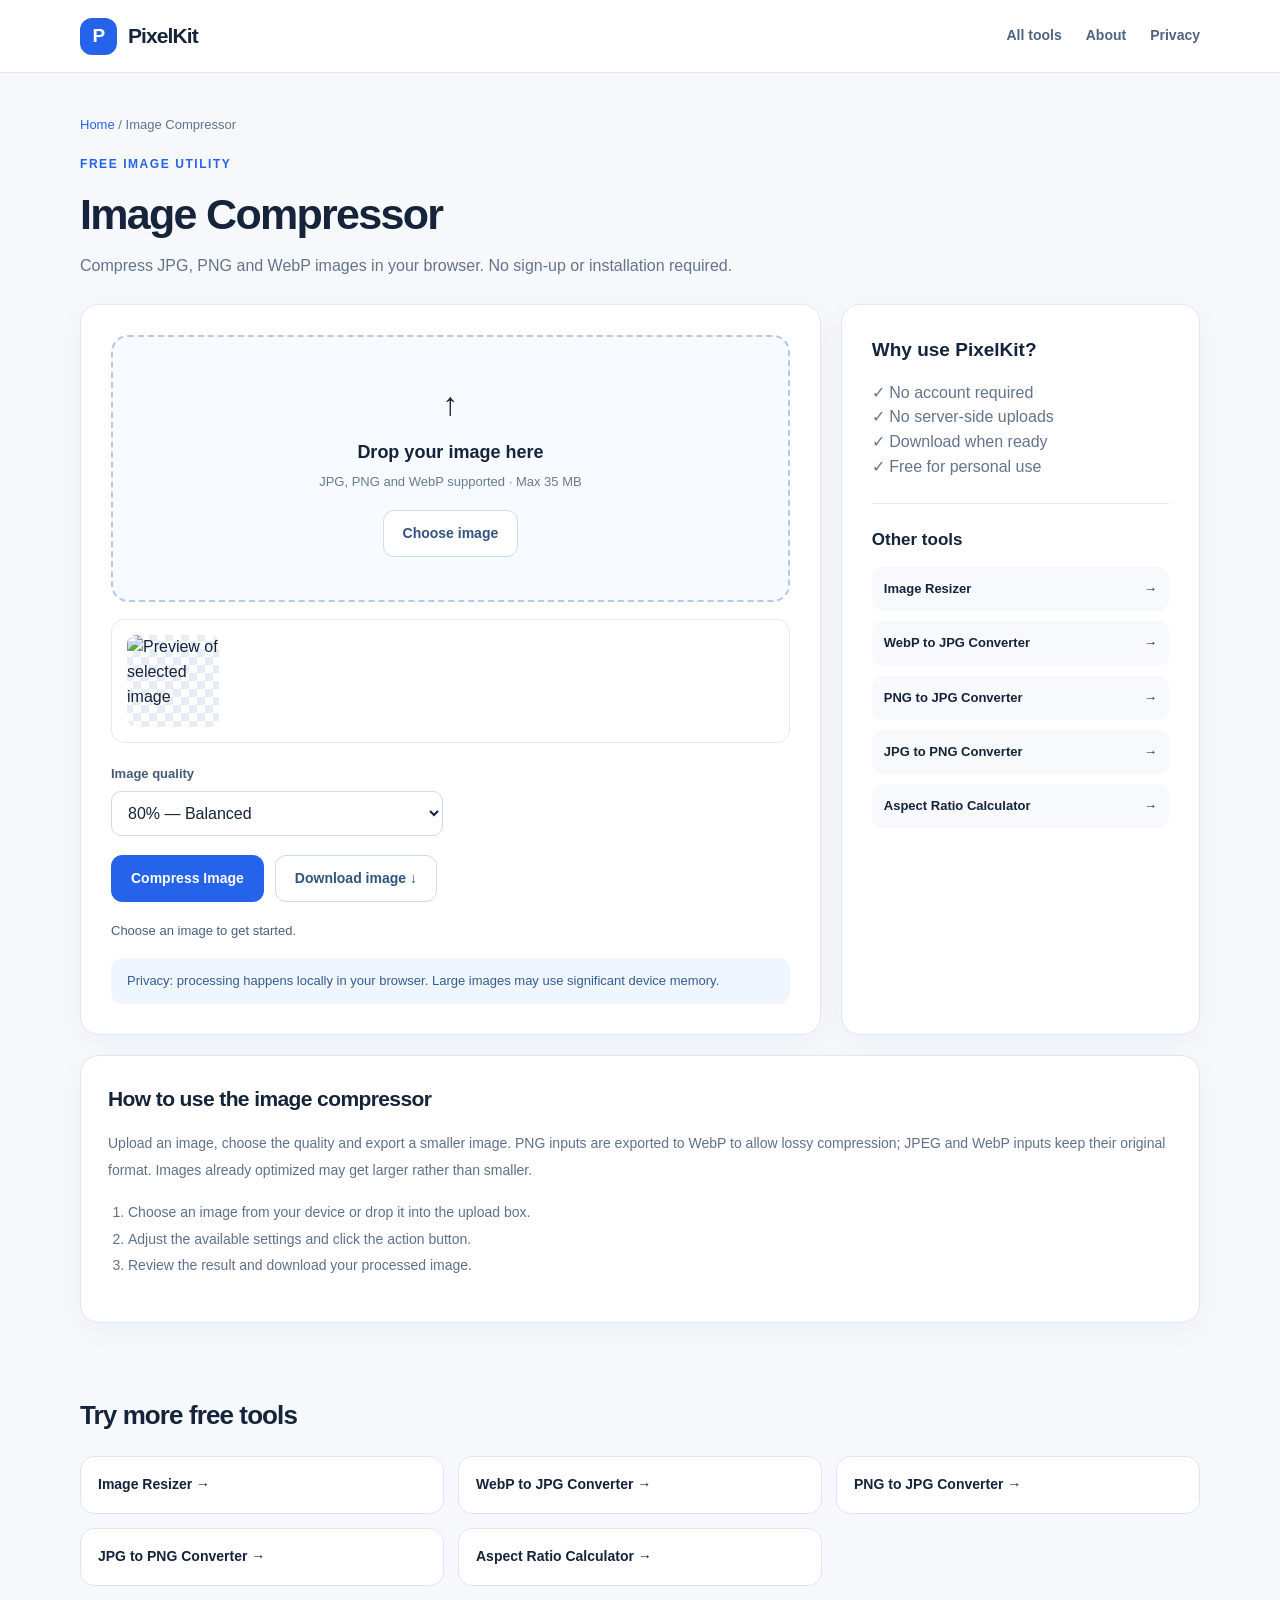
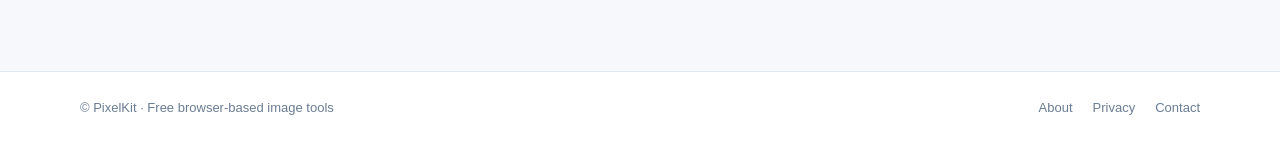
==== compress-image.html @ 455a3dc8 "Add files via upload" ====
<!doctype html><html lang="en"><head><meta charset="utf-8"><meta name="viewport" content="width=device-width, initial-scale=1"><title>Image Compressor Online Free | PixelKit</title><meta name="description" content="Compress JPG, PNG and WebP images in your browser."><link rel="canonical" href="https://myseolab.github.io/pixelkit/compress-image.html"><meta property="og:type" content="website"><meta property="og:title" content="Image Compressor Online Free | PixelKit"><meta property="og:description" content="Compress JPG, PNG and WebP images in your browser."><link rel="stylesheet" href="style.css"></head><body data-mode="compress"><header class="top"><div class="container nav"><a href="index.html" class="brand"><span class="mark">P</span>PixelKit</a><nav class="navlinks"><a href="index.html#tools">All tools</a><a href="about.html">About</a><a href="privacy.html">Privacy</a></nav></div></header><main class="container"><div class="tool-hero"><div class="crumb"><a href="index.html">Home</a> / Image Compressor</div><div class="eyebrow">Free image utility</div><h1>Image Compressor</h1><p>Compress JPG, PNG and WebP images in your browser. No sign-up or installation required.</p></div><div class="tool-layout"><section class="panel" aria-label="Image Compressor"><div id="drop" class="drop"><div class="upload-icon">↑</div><strong>Drop your image here</strong><p>JPG, PNG and WebP supported · Max 35 MB</p><input id="files" type="file" accept="image/*"><button id="choose" class="button secondary" type="button">Choose image</button></div><div id="preview" hidden class="preview"><img id="original" alt="Preview of selected image"><div class="meta"><strong id="filename"></strong><span id="size"></span><div id="processed"></div></div></div><div class="inputs"><div><label for="quality">Image quality</label><select id="quality"><option value="90">90% — High quality</option><option value="80" selected>80% — Balanced</option><option value="65">65% — Smaller files</option><option value="45">45% — Strong compression</option></select></div></div><div class="controls"><button class="button" type="button" id="process">Compress Image</button><a class="button secondary" aria-disabled="true" style="pointer-events:none" id="download" href="#" download>Download image ↓</a></div><p id="status" class="status" role="status">Choose an image to get started.</p><div class="notice">Privacy: processing happens locally in your browser. Large images may use significant device memory.</div></section><aside class="panel"><h2 style="margin-top:0;font-size:19px">Why use PixelKit?</h2><p class="muted">✓ No account required<br>✓ No server-side uploads<br>✓ Download when ready<br>✓ Free for personal use</p><hr style="border:0;border-top:1px solid #e4eaf2;margin:23px 0"><h2 style="font-size:17px">Other tools</h2><div class="side-list"><a href="resize-image.html">Image Resizer<span>→</span></a><a href="webp-to-jpg.html">WebP to JPG Converter<span>→</span></a><a href="png-to-jpg.html">PNG to JPG Converter<span>→</span></a><a href="jpg-to-png.html">JPG to PNG Converter<span>→</span></a><a href="aspect-ratio-calculator.html">Aspect Ratio Calculator<span>→</span></a></div></aside></div><section class="content-card"><h2>How to use the image compressor</h2><p>Upload an image, choose the quality and export a smaller image. PNG inputs are exported to WebP to allow lossy compression; JPEG and WebP inputs keep their original format. Images already optimized may get larger rather than smaller.</p><ol><li>Choose an image from your device or drop it into the upload box.</li><li>Adjust the available settings and click the action button.</li><li>Review the result and download your processed image.</li></ol></section><section class="section"><h2>Try more free tools</h2><div class="more"><a class="mini" href="resize-image.html">Image Resizer →</a><a class="mini" href="webp-to-jpg.html">WebP to JPG Converter →</a><a class="mini" href="png-to-jpg.html">PNG to JPG Converter →</a><a class="mini" href="jpg-to-png.html">JPG to PNG Converter →</a><a class="mini" href="aspect-ratio-calculator.html">Aspect Ratio Calculator →</a></div></section></main><footer class="footer"><div class="container footer-row"><span>© PixelKit · Free browser-based image tools</span><div class="footlinks"><a href="about.html">About</a><a href="privacy.html">Privacy</a><a href="contact.html">Contact</a></div></div></footer><script src="app.js" defer></script></body></html>
---- style.css ----
*{box-sizing:border-box}html{scroll-behavior:smooth}body{margin:0;background:#f6f8fc;color:#15243a;font-family:Inter,-apple-system,BlinkMacSystemFont,"Segoe UI",Arial,sans-serif;line-height:1.55}button,input,select{font:inherit}a{color:inherit;text-decoration:none}button{cursor:pointer}.container{width:min(1120px,calc(100% - 38px));margin:auto}.top{border-bottom:1px solid #e1e8f2;background:rgba(255,255,255,.95);position:sticky;top:0;z-index:5}.nav{min-height:72px;display:flex;align-items:center;justify-content:space-between;gap:20px}.brand{display:flex;align-items:center;gap:11px;font-size:21px;letter-spacing:-.9px;font-weight:850}.mark{background:#2563eb;color:white;border-radius:12px;width:37px;height:37px;display:grid;place-items:center;font-size:19px}.navlinks{display:flex;gap:24px;color:#50647e;font-size:14px;font-weight:650}.navlinks a:hover,.footer a:hover{color:#2563eb}.hero{padding:64px 0 35px;text-align:center}.eyebrow{color:#2563eb;letter-spacing:.13em;text-transform:uppercase;font-size:12px;font-weight:800}.hero h1{font-size:clamp(34px,5vw,56px);max-width:820px;margin:12px auto 14px;letter-spacing:-.055em;line-height:1.13}.hero p{max-width:670px;margin:auto;color:#64748b;font-size:17px}.chips{display:flex;justify-content:center;flex-wrap:wrap;gap:9px;margin:24px auto}.chip{background:white;border:1px solid #dfe7f2;padding:8px 13px;color:#48627e;border-radius:50px;font-size:12px;font-weight:700}.grid{display:grid;grid-template-columns:repeat(3,1fr);gap:17px}.tile,.panel,.content-card{background:white;border:1px solid #e0e8f2;border-radius:19px;box-shadow:0 8px 29px #19375509}.tile{padding:25px;transition:transform .2s,border-color .2s}.tile:hover{border-color:#9ebefc;transform:translateY(-3px)}.tile .symbol{background:#edf4ff;color:#2563eb;border-radius:13px;width:45px;height:45px;display:grid;place-items:center;font-size:21px}.tile h2{font-size:19px;margin:19px 0 7px;letter-spacing:-.5px}.tile p{margin:0 0 19px;font-size:14px;color:#64748b;min-height:45px}.tile .link{font-size:13px;color:#2563eb;font-weight:800}.section{padding:30px 0}.section h2{letter-spacing:-.9px;font-size:26px}.muted{color:#64748b}.panel{padding:30px}.tool-hero{padding:42px 0 25px}.tool-hero h1{font-size:clamp(30px,4vw,43px);letter-spacing:-1.7px;margin:7px 0}.tool-hero p{margin:0;color:#64748b;max-width:700px}.crumb{font-size:13px;color:#64748b;margin-bottom:20px}.crumb a{color:#2563eb}.tool-layout{display:grid;grid-template-columns:minmax(0,1.65fr) minmax(260px,.8fr);gap:20px}.drop{border:2px dashed #b5c9e9;border-radius:17px;padding:43px 15px;background:#f7faff;text-align:center;transition:.15s}.drop.over{background:#eaf3ff;border-color:#2563eb}.upload-icon{font-size:32px;margin-bottom:9px}.drop strong{display:block;font-size:18px}.drop p{color:#697a90;font-size:13px;margin:5px 0 18px}.button{display:inline-flex;align-items:center;justify-content:center;background:#2563eb;border:1px solid #2563eb;color:#fff;border-radius:11px;padding:12px 19px;font-weight:750;font-size:14px}.button:hover{background:#1d4ed8}.button:disabled{opacity:.45;cursor:not-allowed}.button.secondary{background:#fff;color:#31537f;border-color:#cddcef}.inputs{display:grid;grid-template-columns:repeat(2,minmax(0,1fr));gap:15px;margin-top:21px}.inputs label{font-size:13px;font-weight:750;color:#455b75;display:block;margin-bottom:6px}.inputs input,.inputs select{width:100%;padding:12px;border:1px solid #cfdaea;border-radius:10px;background:#fff;min-width:0;color:#15243a}.controls{display:flex;gap:11px;align-items:center;flex-wrap:wrap;margin:19px 0}.notice{padding:13px 16px;border-radius:12px;background:#eff6ff;color:#355d92;font-size:13px;margin-top:15px}.preview{display:flex;flex-wrap:wrap;align-items:center;gap:17px;padding:15px;border:1px solid #e3eaf3;border-radius:13px;margin-top:17px;min-height:80px}.preview img{width:92px;height:92px;object-fit:contain;border-radius:9px;background:repeating-conic-gradient(#e7edf4 0% 25%,#fff 0% 50%) 50%/16px 16px}.preview .meta{min-width:0;flex:1;font-size:13px;color:#63758b;overflow-wrap:anywhere}.preview strong{display:block;color:#203550;font-size:14px;margin-bottom:4px}.status{font-size:13px;color:#48627e;min-height:22px}.side-list{display:grid;gap:10px}.side-list a{background:#f7f9fd;padding:12px;border-radius:10px;display:flex;align-items:center;justify-content:space-between;font-size:13px;font-weight:700}.side-list a:hover{background:#eaf2ff}.content-card{padding:27px;margin:20px 0}.content-card h2{font-size:21px;letter-spacing:-.6px;margin:0 0 11px}.content-card p,.content-card li{color:#60718a;font-size:14px;line-height:1.9}.content-card ol{padding-left:20px}.footer{margin-top:55px;background:white;border-top:1px solid #e0e8f2;padding:26px 0;font-size:13px;color:#6b7d93}.footer-row{display:flex;justify-content:space-between;gap:20px;flex-wrap:wrap}.footlinks{display:flex;gap:20px}#files{display:none}.ratio-result{margin-top:18px;background:#eff6ff;padding:22px;border-radius:13px;font-weight:850;font-size:25px;color:#1d4ed8}.check{display:flex;align-items:center;gap:8px;font-size:13px;margin:10px 0}.check input{width:auto}.empty{font-size:13px;color:#64748b}.more{display:grid;grid-template-columns:repeat(3,1fr);gap:14px}.mini{display:block;background:#fff;border:1px solid #dce7f3;padding:17px;border-radius:14px;font-size:14px;font-weight:750}.mini:hover{border-color:#9ebefc}@media(max-width:800px){.tool-layout{grid-template-columns:1fr}.grid,.more{grid-template-columns:repeat(2,1fr)}.navlinks{gap:11px}.hero{padding:42px 0 23px}.panel{padding:20px}}@media(max-width:520px){.grid,.more,.inputs{grid-template-columns:1fr}.navlinks a:nth-child(2){display:none}.tile p{min-height:0}.hero h1{font-size:36px}.drop{padding:30px 10px}.footer-row{display:block}.footlinks{margin-top:10px}}
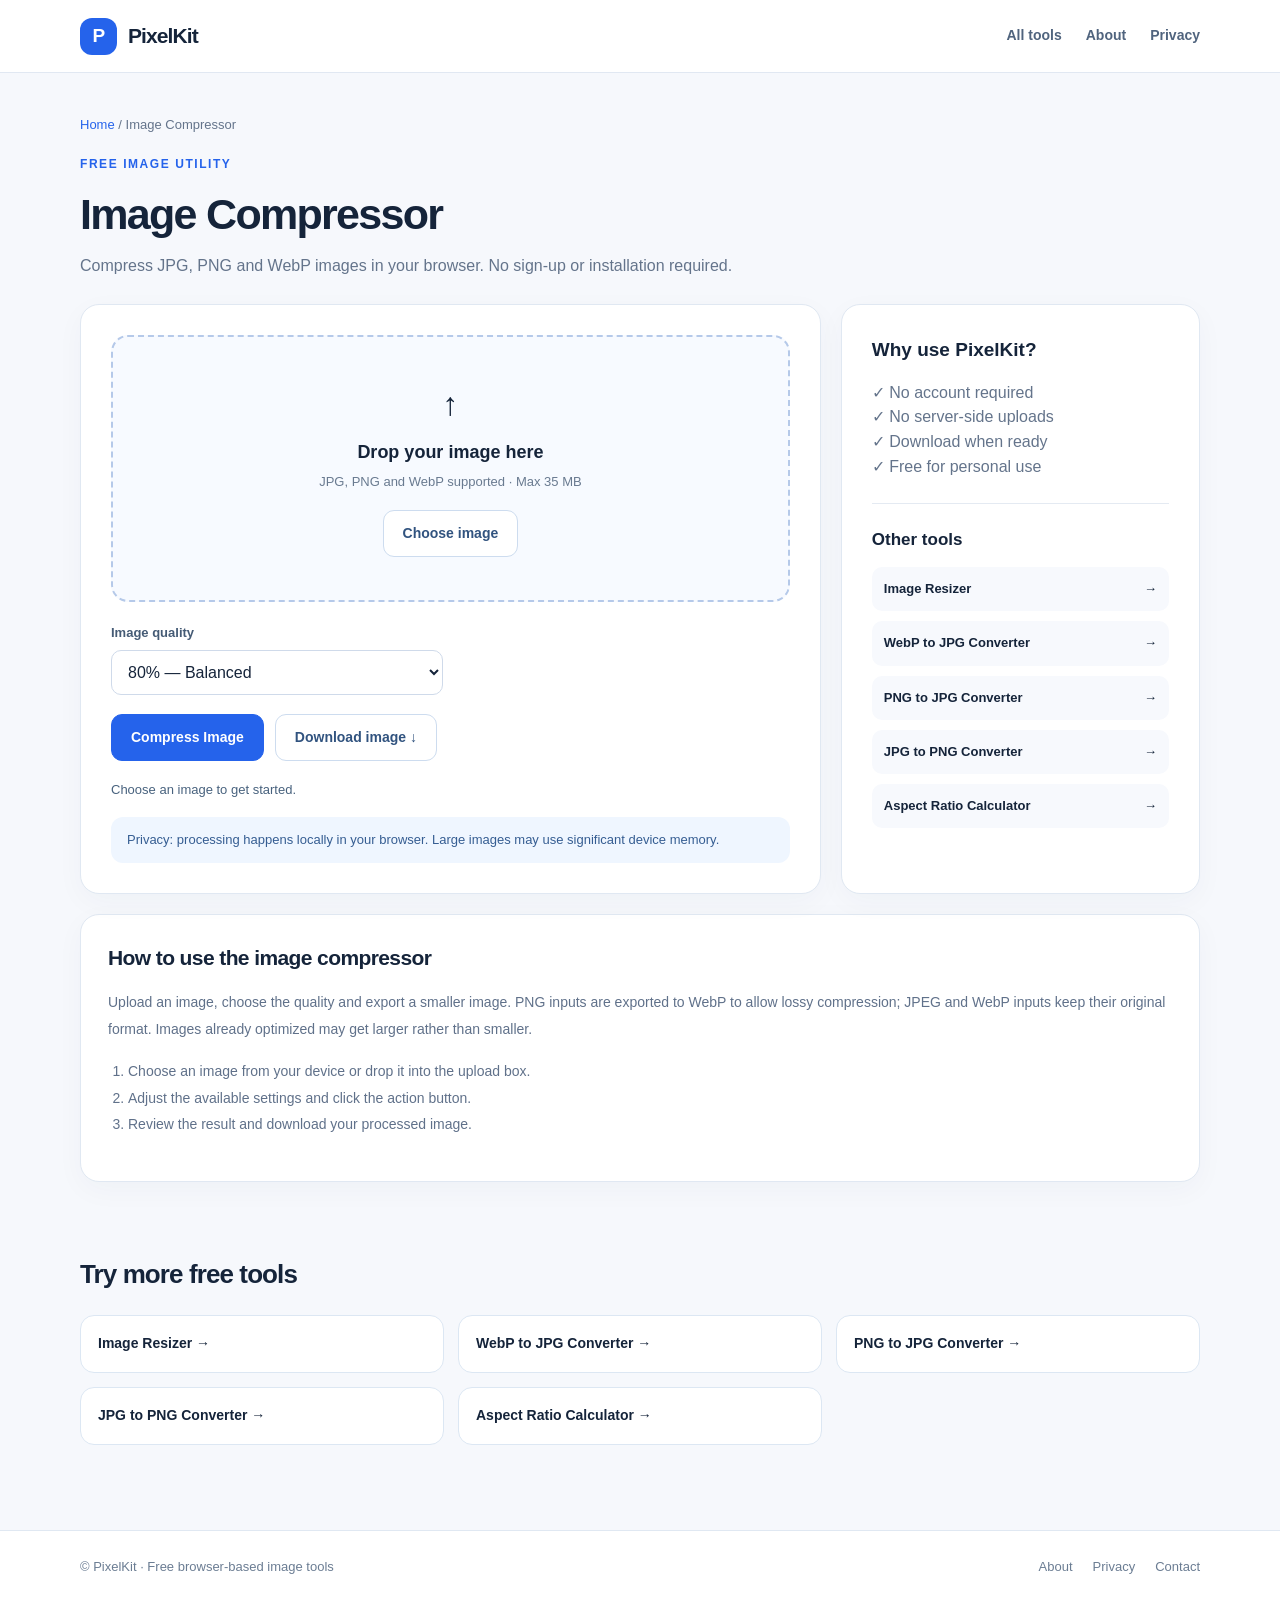
==== commit 099528f9: "Update compress-image.html" ====
--- a/compress-image.html
+++ b/compress-image.html
@@ -1 +1 @@
-<!doctype html><html lang="en"><head><meta charset="utf-8"><meta name="viewport" content="width=device-width, initial-scale=1"><title>Image Compressor Online Free | PixelKit</title><meta name="description" content="Compress JPG, PNG and WebP images in your browser."><link rel="canonical" href="https://myseolab.github.io/pixelkit/compress-image.html"><meta property="og:type" content="website"><meta property="og:title" content="Image Compressor Online Free | PixelKit"><meta property="og:description" content="Compress JPG, PNG and WebP images in your browser."><link rel="stylesheet" href="style.css"></head><body data-mode="compress"><header class="top"><div class="container nav"><a href="index.html" class="brand"><span class="mark">P</span>PixelKit</a><nav class="navlinks"><a href="index.html#tools">All tools</a><a href="about.html">About</a><a href="privacy.html">Privacy</a></nav></div></header><main class="container"><div class="tool-hero"><div class="crumb"><a href="index.html">Home</a> / Image Compressor</div><div class="eyebrow">Free image utility</div><h1>Image Compressor</h1><p>Compress JPG, PNG and WebP images in your browser. No sign-up or installation required.</p></div><div class="tool-layout"><section class="panel" aria-label="Image Compressor"><div id="drop" class="drop"><div class="upload-icon">↑</div><strong>Drop your image here</strong><p>JPG, PNG and WebP supported · Max 35 MB</p><input id="files" type="file" accept="image/*"><button id="choose" class="button secondary" type="button">Choose image</button></div><div id="preview" hidden class="preview"><img id="original" alt="Preview of selected image"><div class="meta"><strong id="filename"></strong><span id="size"></span><div id="processed"></div></div></div><div class="inputs"><div><label for="quality">Image quality</label><select id="quality"><option value="90">90% — High quality</option><option value="80" selected>80% — Balanced</option><option value="65">65% — Smaller files</option><option value="45">45% — Strong compression</option></select></div></div><div class="controls"><button class="button" type="button" id="process">Compress Image</button><a class="button secondary" aria-disabled="true" style="pointer-events:none" id="download" href="#" download>Download image ↓</a></div><p id="status" class="status" role="status">Choose an image to get started.</p><div class="notice">Privacy: processing happens locally in your browser. Large images may use significant device memory.</div></section><aside class="panel"><h2 style="margin-top:0;font-size:19px">Why use PixelKit?</h2><p class="muted">✓ No account required<br>✓ No server-side uploads<br>✓ Download when ready<br>✓ Free for personal use</p><hr style="border:0;border-top:1px solid #e4eaf2;margin:23px 0"><h2 style="font-size:17px">Other tools</h2><div class="side-list"><a href="resize-image.html">Image Resizer<span>→</span></a><a href="webp-to-jpg.html">WebP to JPG Converter<span>→</span></a><a href="png-to-jpg.html">PNG to JPG Converter<span>→</span></a><a href="jpg-to-png.html">JPG to PNG Converter<span>→</span></a><a href="aspect-ratio-calculator.html">Aspect Ratio Calculator<span>→</span></a></div></aside></div><section class="content-card"><h2>How to use the image compressor</h2><p>Upload an image, choose the quality and export a smaller image. PNG inputs are exported to WebP to allow lossy compression; JPEG and WebP inputs keep their original format. Images already optimized may get larger rather than smaller.</p><ol><li>Choose an image from your device or drop it into the upload box.</li><li>Adjust the available settings and click the action button.</li><li>Review the result and download your processed image.</li></ol></section><section class="section"><h2>Try more free tools</h2><div class="more"><a class="mini" href="resize-image.html">Image Resizer →</a><a class="mini" href="webp-to-jpg.html">WebP to JPG Converter →</a><a class="mini" href="png-to-jpg.html">PNG to JPG Converter →</a><a class="mini" href="jpg-to-png.html">JPG to PNG Converter →</a><a class="mini" href="aspect-ratio-calculator.html">Aspect Ratio Calculator →</a></div></section></main><footer class="footer"><div class="container footer-row"><span>© PixelKit · Free browser-based image tools</span><div class="footlinks"><a href="about.html">About</a><a href="privacy.html">Privacy</a><a href="contact.html">Contact</a></div></div></footer><script src="app.js" defer></script></body></html>+<!doctype html><html lang="en"><head><meta charset="utf-8"><meta name="viewport" content="width=device-width, initial-scale=1"><title>Image Compressor Online Free | PixelKit</title><meta name="description" content="Compress JPG, PNG and WebP images in your browser."><link rel="canonical" href="https://myseolab.github.io/pixelkit/compress-image.html"><meta property="og:type" content="website"><meta property="og:title" content="Image Compressor Online Free | PixelKit"><meta property="og:description" content="Compress JPG, PNG and WebP images in your browser."><link rel="stylesheet" href="style.css"></head><body data-mode="compress"><header class="top"><div class="container nav"><a href="index.html" class="brand"><span class="mark">P</span>PixelKit</a><nav class="navlinks"><a href="index.html#tools">All tools</a><a href="about.html">About</a><a href="privacy.html">Privacy</a></nav></div></header><main class="container"><div class="tool-hero"><div class="crumb"><a href="index.html">Home</a> / Image Compressor</div><div class="eyebrow">Free image utility</div><h1>Image Compressor</h1><p>Compress JPG, PNG and WebP images in your browser. No sign-up or installation required.</p></div><div class="tool-layout"><section class="panel" aria-label="Image Compressor"><div id="drop" class="drop"><div class="upload-icon">↑</div><strong>Drop your image here</strong><p>JPG, PNG and WebP supported · Max 35 MB</p><input id="files" type="file" accept="image/*"><button id="choose" class="button secondary" type="button">Choose image</button></div><div id="preview" hidden class="preview" style="display:none"><img id="original" alt="Preview of selected image"><div class="meta"><strong id="filename"></strong><span id="size"></span><div id="processed"></div></div></div><div class="inputs"><div><label for="quality">Image quality</label><select id="quality"><option value="90">90% — High quality</option><option value="80" selected>80% — Balanced</option><option value="65">65% — Smaller files</option><option value="45">45% — Strong compression</option></select></div></div><div class="controls"><button class="button" type="button" id="process">Compress Image</button><a class="button secondary" aria-disabled="true" style="pointer-events:none" id="download" href="#" download>Download image ↓</a></div><p id="status" class="status" role="status">Choose an image to get started.</p><div class="notice">Privacy: processing happens locally in your browser. Large images may use significant device memory.</div></section><aside class="panel"><h2 style="margin-top:0;font-size:19px">Why use PixelKit?</h2><p class="muted">✓ No account required<br>✓ No server-side uploads<br>✓ Download when ready<br>✓ Free for personal use</p><hr style="border:0;border-top:1px solid #e4eaf2;margin:23px 0"><h2 style="font-size:17px">Other tools</h2><div class="side-list"><a href="resize-image.html">Image Resizer<span>→</span></a><a href="webp-to-jpg.html">WebP to JPG Converter<span>→</span></a><a href="png-to-jpg.html">PNG to JPG Converter<span>→</span></a><a href="jpg-to-png.html">JPG to PNG Converter<span>→</span></a><a href="aspect-ratio-calculator.html">Aspect Ratio Calculator<span>→</span></a></div></aside></div><section class="content-card"><h2>How to use the image compressor</h2><p>Upload an image, choose the quality and export a smaller image. PNG inputs are exported to WebP to allow lossy compression; JPEG and WebP inputs keep their original format. Images already optimized may get larger rather than smaller.</p><ol><li>Choose an image from your device or drop it into the upload box.</li><li>Adjust the available settings and click the action button.</li><li>Review the result and download your processed image.</li></ol></section><section class="section"><h2>Try more free tools</h2><div class="more"><a class="mini" href="resize-image.html">Image Resizer →</a><a class="mini" href="webp-to-jpg.html">WebP to JPG Converter →</a><a class="mini" href="png-to-jpg.html">PNG to JPG Converter →</a><a class="mini" href="jpg-to-png.html">JPG to PNG Converter →</a><a class="mini" href="aspect-ratio-calculator.html">Aspect Ratio Calculator →</a></div></section></main><footer class="footer"><div class="container footer-row"><span>© PixelKit · Free browser-based image tools</span><div class="footlinks"><a href="about.html">About</a><a href="privacy.html">Privacy</a><a href="contact.html">Contact</a></div></div></footer><script src="app.js" defer></script></body></html>
--- a/style.css
+++ b/style.css
@@ -1 +1,4 @@
-*{box-sizing:border-box}html{scroll-behavior:smooth}body{margin:0;background:#f6f8fc;color:#15243a;font-family:Inter,-apple-system,BlinkMacSystemFont,"Segoe UI",Arial,sans-serif;line-height:1.55}button,input,select{font:inherit}a{color:inherit;text-decoration:none}button{cursor:pointer}.container{width:min(1120px,calc(100% - 38px));margin:auto}.top{border-bottom:1px solid #e1e8f2;background:rgba(255,255,255,.95);position:sticky;top:0;z-index:5}.nav{min-height:72px;display:flex;align-items:center;justify-content:space-between;gap:20px}.brand{display:flex;align-items:center;gap:11px;font-size:21px;letter-spacing:-.9px;font-weight:850}.mark{background:#2563eb;color:white;border-radius:12px;width:37px;height:37px;display:grid;place-items:center;font-size:19px}.navlinks{display:flex;gap:24px;color:#50647e;font-size:14px;font-weight:650}.navlinks a:hover,.footer a:hover{color:#2563eb}.hero{padding:64px 0 35px;text-align:center}.eyebrow{color:#2563eb;letter-spacing:.13em;text-transform:uppercase;font-size:12px;font-weight:800}.hero h1{font-size:clamp(34px,5vw,56px);max-width:820px;margin:12px auto 14px;letter-spacing:-.055em;line-height:1.13}.hero p{max-width:670px;margin:auto;color:#64748b;font-size:17px}.chips{display:flex;justify-content:center;flex-wrap:wrap;gap:9px;margin:24px auto}.chip{background:white;border:1px solid #dfe7f2;padding:8px 13px;color:#48627e;border-radius:50px;font-size:12px;font-weight:700}.grid{display:grid;grid-template-columns:repeat(3,1fr);gap:17px}.tile,.panel,.content-card{background:white;border:1px solid #e0e8f2;border-radius:19px;box-shadow:0 8px 29px #19375509}.tile{padding:25px;transition:transform .2s,border-color .2s}.tile:hover{border-color:#9ebefc;transform:translateY(-3px)}.tile .symbol{background:#edf4ff;color:#2563eb;border-radius:13px;width:45px;height:45px;display:grid;place-items:center;font-size:21px}.tile h2{font-size:19px;margin:19px 0 7px;letter-spacing:-.5px}.tile p{margin:0 0 19px;font-size:14px;color:#64748b;min-height:45px}.tile .link{font-size:13px;color:#2563eb;font-weight:800}.section{padding:30px 0}.section h2{letter-spacing:-.9px;font-size:26px}.muted{color:#64748b}.panel{padding:30px}.tool-hero{padding:42px 0 25px}.tool-hero h1{font-size:clamp(30px,4vw,43px);letter-spacing:-1.7px;margin:7px 0}.tool-hero p{margin:0;color:#64748b;max-width:700px}.crumb{font-size:13px;color:#64748b;margin-bottom:20px}.crumb a{color:#2563eb}.tool-layout{display:grid;grid-template-columns:minmax(0,1.65fr) minmax(260px,.8fr);gap:20px}.drop{border:2px dashed #b5c9e9;border-radius:17px;padding:43px 15px;background:#f7faff;text-align:center;transition:.15s}.drop.over{background:#eaf3ff;border-color:#2563eb}.upload-icon{font-size:32px;margin-bottom:9px}.drop strong{display:block;font-size:18px}.drop p{color:#697a90;font-size:13px;margin:5px 0 18px}.button{display:inline-flex;align-items:center;justify-content:center;background:#2563eb;border:1px solid #2563eb;color:#fff;border-radius:11px;padding:12px 19px;font-weight:750;font-size:14px}.button:hover{background:#1d4ed8}.button:disabled{opacity:.45;cursor:not-allowed}.button.secondary{background:#fff;color:#31537f;border-color:#cddcef}.inputs{display:grid;grid-template-columns:repeat(2,minmax(0,1fr));gap:15px;margin-top:21px}.inputs label{font-size:13px;font-weight:750;color:#455b75;display:block;margin-bottom:6px}.inputs input,.inputs select{width:100%;padding:12px;border:1px solid #cfdaea;border-radius:10px;background:#fff;min-width:0;color:#15243a}.controls{display:flex;gap:11px;align-items:center;flex-wrap:wrap;margin:19px 0}.notice{padding:13px 16px;border-radius:12px;background:#eff6ff;color:#355d92;font-size:13px;margin-top:15px}.preview{display:flex;flex-wrap:wrap;align-items:center;gap:17px;padding:15px;border:1px solid #e3eaf3;border-radius:13px;margin-top:17px;min-height:80px}.preview img{width:92px;height:92px;object-fit:contain;border-radius:9px;background:repeating-conic-gradient(#e7edf4 0% 25%,#fff 0% 50%) 50%/16px 16px}.preview .meta{min-width:0;flex:1;font-size:13px;color:#63758b;overflow-wrap:anywhere}.preview strong{display:block;color:#203550;font-size:14px;margin-bottom:4px}.status{font-size:13px;color:#48627e;min-height:22px}.side-list{display:grid;gap:10px}.side-list a{background:#f7f9fd;padding:12px;border-radius:10px;display:flex;align-items:center;justify-content:space-between;font-size:13px;font-weight:700}.side-list a:hover{background:#eaf2ff}.content-card{padding:27px;margin:20px 0}.content-card h2{font-size:21px;letter-spacing:-.6px;margin:0 0 11px}.content-card p,.content-card li{color:#60718a;font-size:14px;line-height:1.9}.content-card ol{padding-left:20px}.footer{margin-top:55px;background:white;border-top:1px solid #e0e8f2;padding:26px 0;font-size:13px;color:#6b7d93}.footer-row{display:flex;justify-content:space-between;gap:20px;flex-wrap:wrap}.footlinks{display:flex;gap:20px}#files{display:none}.ratio-result{margin-top:18px;background:#eff6ff;padding:22px;border-radius:13px;font-weight:850;font-size:25px;color:#1d4ed8}.check{display:flex;align-items:center;gap:8px;font-size:13px;margin:10px 0}.check input{width:auto}.empty{font-size:13px;color:#64748b}.more{display:grid;grid-template-columns:repeat(3,1fr);gap:14px}.mini{display:block;background:#fff;border:1px solid #dce7f3;padding:17px;border-radius:14px;font-size:14px;font-weight:750}.mini:hover{border-color:#9ebefc}@media(max-width:800px){.tool-layout{grid-template-columns:1fr}.grid,.more{grid-template-columns:repeat(2,1fr)}.navlinks{gap:11px}.hero{padding:42px 0 23px}.panel{padding:20px}}@media(max-width:520px){.grid,.more,.inputs{grid-template-columns:1fr}.navlinks a:nth-child(2){display:none}.tile p{min-height:0}.hero h1{font-size:36px}.drop{padding:30px 10px}.footer-row{display:block}.footlinks{margin-top:10px}}+*{box-sizing:border-box}html{scroll-behavior:smooth}body{margin:0;background:#f6f8fc;color:#15243a;font-family:Inter,-apple-system,BlinkMacSystemFont,"Segoe UI",Arial,sans-serif;line-height:1.55}button,input,select{font:inherit}a{color:inherit;text-decoration:none}button{cursor:pointer}.container{width:min(1120px,calc(100% - 38px));margin:auto}.top{border-bottom:1px solid #e1e8f2;background:rgba(255,255,255,.95);position:sticky;top:0;z-index:5}.nav{min-height:72px;display:flex;align-items:center;justify-content:space-between;gap:20px}.brand{display:flex;align-items:center;gap:11px;font-size:21px;letter-spacing:-.9px;font-weight:850}.mark{background:#2563eb;color:white;border-radius:12px;width:37px;height:37px;display:grid;place-items:center;font-size:19px}.navlinks{display:flex;gap:24px;color:#50647e;font-size:14px;font-weight:650}.navlinks a:hover,.footer a:hover{color:#2563eb}.hero{padding:64px 0 35px;text-align:center}.eyebrow{color:#2563eb;letter-spacing:.13em;text-transform:uppercase;font-size:12px;font-weight:800}.hero h1{font-size:clamp(34px,5vw,56px);max-width:820px;margin:12px auto 14px;letter-spacing:-.055em;line-height:1.13}.hero p{max-width:670px;margin:auto;color:#64748b;font-size:17px}.chips{display:flex;justify-content:center;flex-wrap:wrap;gap:9px;margin:24px auto}.chip{background:white;border:1px solid #dfe7f2;padding:8px 13px;color:#48627e;border-radius:50px;font-size:12px;font-weight:700}.grid{display:grid;grid-template-columns:repeat(3,1fr);gap:17px}.tile,.panel,.content-card{background:white;border:1px solid #e0e8f2;border-radius:19px;box-shadow:0 8px 29px #19375509}.tile{padding:25px;transition:transform .2s,border-color .2s}.tile:hover{border-color:#9ebefc;transform:translateY(-3px)}.tile .symbol{background:#edf4ff;color:#2563eb;border-radius:13px;width:45px;height:45px;display:grid;place-items:center;font-size:21px}.tile h2{font-size:19px;margin:19px 0 7px;letter-spacing:-.5px}.tile p{margin:0 0 19px;font-size:14px;color:#64748b;min-height:45px}.tile .link{font-size:13px;color:#2563eb;font-weight:800}.section{padding:30px 0}.section h2{letter-spacing:-.9px;font-size:26px}.muted{color:#64748b}.panel{padding:30px}.tool-hero{padding:42px 0 25px}.tool-hero h1{font-size:clamp(30px,4vw,43px);letter-spacing:-1.7px;margin:7px 0}.tool-hero p{margin:0;color:#64748b;max-width:700px}.crumb{font-size:13px;color:#64748b;margin-bottom:20px}.crumb a{color:#2563eb}.tool-layout{display:grid;grid-template-columns:minmax(0,1.65fr) minmax(260px,.8fr);gap:20px}.drop{border:2px dashed #b5c9e9;border-radius:17px;padding:43px 15px;background:#f7faff;text-align:center;transition:.15s}.drop.over{background:#eaf3ff;border-color:#2563eb}.upload-icon{font-size:32px;margin-bottom:9px}.drop strong{display:block;font-size:18px}.drop p{color:#697a90;font-size:13px;margin:5px 0 18px}.button{display:inline-flex;align-items:center;justify-content:center;background:#2563eb;border:1px solid #2563eb;color:#fff;border-radius:11px;padding:12px 19px;font-weight:750;font-size:14px}.button:hover{background:#1d4ed8}.button:disabled{opacity:.45;cursor:not-allowed}.button.secondary{background:#fff;color:#31537f;border-color:#cddcef}.inputs{display:grid;grid-template-columns:repeat(2,minmax(0,1fr));gap:15px;margin-top:21px}.inputs label{font-size:13px;font-weight:750;color:#455b75;display:block;margin-bottom:6px}.inputs input,.inputs select{width:100%;padding:12px;border:1px solid #cfdaea;border-radius:10px;background:#fff;min-width:0;color:#15243a}.controls{display:flex;gap:11px;align-items:center;flex-wrap:wrap;margin:19px 0}.notice{padding:13px 16px;border-radius:12px;background:#eff6ff;color:#355d92;font-size:13px;margin-top:15px}.preview{display:flex;flex-wrap:wrap;align-items:center;gap:17px;padding:15px;border:1px solid #e3eaf3;border-radius:13px;margin-top:17px;min-height:80px}.preview img{width:92px;height:92px;object-fit:contain;border-radius:9px;background:repeating-conic-gradient(#e7edf4 0% 25%,#fff 0% 50%) 50%/16px 16px}.preview .meta{min-width:0;flex:1;font-size:13px;color:#63758b;overflow-wrap:anywhere}.preview strong{display:block;color:#203550;font-size:14px;margin-bottom:4px}.status{font-size:13px;color:#48627e;min-height:22px}.side-list{display:grid;gap:10px}.side-list a{background:#f7f9fd;padding:12px;border-radius:10px;display:flex;align-items:center;justify-content:space-between;font-size:13px;font-weight:700}.side-list a:hover{background:#eaf2ff}.content-card{padding:27px;margin:20px 0}.content-card h2{font-size:21px;letter-spacing:-.6px;margin:0 0 11px}.content-card p,.content-card li{color:#60718a;font-size:14px;line-height:1.9}.content-card ol{padding-left:20px}.footer{margin-top:55px;background:white;border-top:1px solid #e0e8f2;padding:26px 0;font-size:13px;color:#6b7d93}.footer-row{display:flex;justify-content:space-between;gap:20px;flex-wrap:wrap}.footlinks{display:flex;gap:20px}#files{display:none}.ratio-result{margin-top:18px;background:#eff6ff;padding:22px;border-radius:13px;font-weight:850;font-size:25px;color:#1d4ed8}.check{display:flex;align-items:center;gap:8px;font-size:13px;margin:10px 0}.check input{width:auto}.empty{font-size:13px;color:#64748b}.more{display:grid;grid-template-columns:repeat(3,1fr);gap:14px}.mini{display:block;background:#fff;border:1px solid #dce7f3;padding:17px;border-radius:14px;font-size:14px;font-weight:750}.mini:hover{border-color:#9ebefc}@media(max-width:800px){.tool-layout{grid-template-columns:1fr}.grid,.more{grid-template-columns:repeat(2,1fr)}.navlinks{gap:11px}.hero{padding:42px 0 23px}.panel{padding:20px}}@media(max-width:520px){.grid,.more,.inputs{grid-template-columns:1fr}.navlinks a:nth-child(2){display:none}.tile p{min-height:0}.hero h1{font-size:36px}.drop{padding:30px 10px}.footer-row{display:block}.footlinks{margin-top:10px}}
+[hidden] {
+  display: none !important;
+}
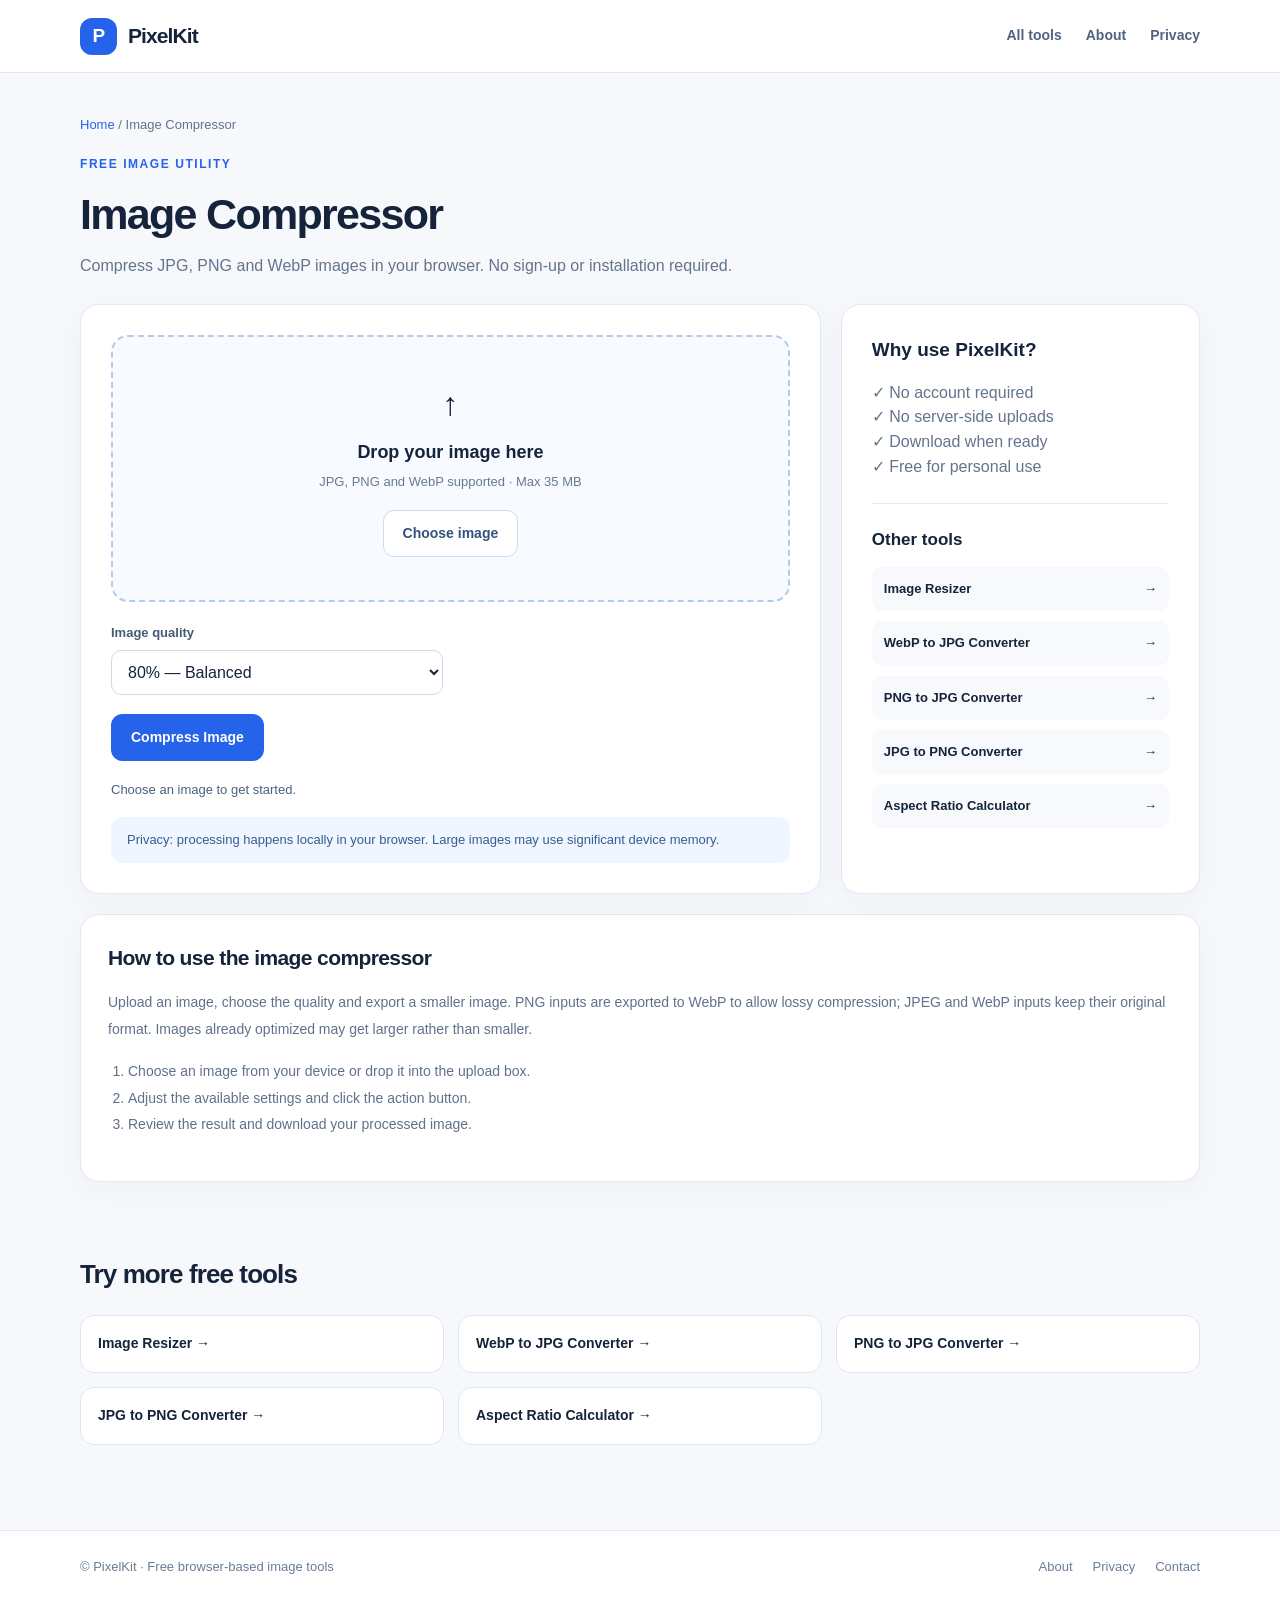
==== commit 8bfb43c0: "Add files via upload" ====
--- a/compress-image.html
+++ b/compress-image.html
@@ -1 +1 @@
-<!doctype html><html lang="en"><head><meta charset="utf-8"><meta name="viewport" content="width=device-width, initial-scale=1"><title>Image Compressor Online Free | PixelKit</title><meta name="description" content="Compress JPG, PNG and WebP images in your browser."><link rel="canonical" href="https://myseolab.github.io/pixelkit/compress-image.html"><meta property="og:type" content="website"><meta property="og:title" content="Image Compressor Online Free | PixelKit"><meta property="og:description" content="Compress JPG, PNG and WebP images in your browser."><link rel="stylesheet" href="style.css"></head><body data-mode="compress"><header class="top"><div class="container nav"><a href="index.html" class="brand"><span class="mark">P</span>PixelKit</a><nav class="navlinks"><a href="index.html#tools">All tools</a><a href="about.html">About</a><a href="privacy.html">Privacy</a></nav></div></header><main class="container"><div class="tool-hero"><div class="crumb"><a href="index.html">Home</a> / Image Compressor</div><div class="eyebrow">Free image utility</div><h1>Image Compressor</h1><p>Compress JPG, PNG and WebP images in your browser. No sign-up or installation required.</p></div><div class="tool-layout"><section class="panel" aria-label="Image Compressor"><div id="drop" class="drop"><div class="upload-icon">↑</div><strong>Drop your image here</strong><p>JPG, PNG and WebP supported · Max 35 MB</p><input id="files" type="file" accept="image/*"><button id="choose" class="button secondary" type="button">Choose image</button></div><div id="preview" hidden class="preview" style="display:none"><img id="original" alt="Preview of selected image"><div class="meta"><strong id="filename"></strong><span id="size"></span><div id="processed"></div></div></div><div class="inputs"><div><label for="quality">Image quality</label><select id="quality"><option value="90">90% — High quality</option><option value="80" selected>80% — Balanced</option><option value="65">65% — Smaller files</option><option value="45">45% — Strong compression</option></select></div></div><div class="controls"><button class="button" type="button" id="process">Compress Image</button><a class="button secondary" aria-disabled="true" style="pointer-events:none" id="download" href="#" download>Download image ↓</a></div><p id="status" class="status" role="status">Choose an image to get started.</p><div class="notice">Privacy: processing happens locally in your browser. Large images may use significant device memory.</div></section><aside class="panel"><h2 style="margin-top:0;font-size:19px">Why use PixelKit?</h2><p class="muted">✓ No account required<br>✓ No server-side uploads<br>✓ Download when ready<br>✓ Free for personal use</p><hr style="border:0;border-top:1px solid #e4eaf2;margin:23px 0"><h2 style="font-size:17px">Other tools</h2><div class="side-list"><a href="resize-image.html">Image Resizer<span>→</span></a><a href="webp-to-jpg.html">WebP to JPG Converter<span>→</span></a><a href="png-to-jpg.html">PNG to JPG Converter<span>→</span></a><a href="jpg-to-png.html">JPG to PNG Converter<span>→</span></a><a href="aspect-ratio-calculator.html">Aspect Ratio Calculator<span>→</span></a></div></aside></div><section class="content-card"><h2>How to use the image compressor</h2><p>Upload an image, choose the quality and export a smaller image. PNG inputs are exported to WebP to allow lossy compression; JPEG and WebP inputs keep their original format. Images already optimized may get larger rather than smaller.</p><ol><li>Choose an image from your device or drop it into the upload box.</li><li>Adjust the available settings and click the action button.</li><li>Review the result and download your processed image.</li></ol></section><section class="section"><h2>Try more free tools</h2><div class="more"><a class="mini" href="resize-image.html">Image Resizer →</a><a class="mini" href="webp-to-jpg.html">WebP to JPG Converter →</a><a class="mini" href="png-to-jpg.html">PNG to JPG Converter →</a><a class="mini" href="jpg-to-png.html">JPG to PNG Converter →</a><a class="mini" href="aspect-ratio-calculator.html">Aspect Ratio Calculator →</a></div></section></main><footer class="footer"><div class="container footer-row"><span>© PixelKit · Free browser-based image tools</span><div class="footlinks"><a href="about.html">About</a><a href="privacy.html">Privacy</a><a href="contact.html">Contact</a></div></div></footer><script src="app.js" defer></script></body></html>
+<!doctype html><html lang="en"><head><meta charset="utf-8"><meta name="viewport" content="width=device-width, initial-scale=1"><title>Image Compressor Online Free | PixelKit</title><meta name="description" content="Compress JPG, PNG and WebP images in your browser."><link rel="canonical" href="https://myseolab.github.io/pixelkit/compress-image.html"><meta property="og:type" content="website"><meta property="og:title" content="Image Compressor Online Free | PixelKit"><meta property="og:description" content="Compress JPG, PNG and WebP images in your browser."><link rel="stylesheet" href="style.css"></head><body data-mode="compress"><header class="top"><div class="container nav"><a href="index.html" class="brand"><span class="mark">P</span>PixelKit</a><nav class="navlinks"><a href="index.html#tools">All tools</a><a href="about.html">About</a><a href="privacy.html">Privacy</a></nav></div></header><main class="container"><div class="tool-hero"><div class="crumb"><a href="index.html">Home</a> / Image Compressor</div><div class="eyebrow">Free image utility</div><h1>Image Compressor</h1><p>Compress JPG, PNG and WebP images in your browser. No sign-up or installation required.</p></div><div class="tool-layout"><section class="panel" aria-label="Image Compressor"><div id="drop" class="drop"><div class="upload-icon">↑</div><strong>Drop your image here</strong><p>JPG, PNG and WebP supported · Max 35 MB</p><input id="files" type="file" accept="image/*"><button id="choose" class="button secondary" type="button">Choose image</button></div><div id="preview" hidden class="preview"><img id="original" alt="Preview of selected image"><div class="meta"><strong id="filename"></strong><span id="size"></span><div id="processed"></div></div></div><div class="inputs"><div><label for="quality">Image quality</label><select id="quality"><option value="90">90% — High quality</option><option value="80" selected>80% — Balanced</option><option value="65">65% — Smaller files</option><option value="45">45% — Strong compression</option></select></div></div><div class="controls"><button class="button" type="button" id="process">Compress Image</button><a class="button secondary" aria-disabled="true" style="pointer-events:none" id="download" href="#" download>Download image ↓</a></div><p id="status" class="status" role="status">Choose an image to get started.</p><div class="notice">Privacy: processing happens locally in your browser. Large images may use significant device memory.</div></section><aside class="panel"><h2 style="margin-top:0;font-size:19px">Why use PixelKit?</h2><p class="muted">✓ No account required<br>✓ No server-side uploads<br>✓ Download when ready<br>✓ Free for personal use</p><hr style="border:0;border-top:1px solid #e4eaf2;margin:23px 0"><h2 style="font-size:17px">Other tools</h2><div class="side-list"><a href="resize-image.html">Image Resizer<span>→</span></a><a href="webp-to-jpg.html">WebP to JPG Converter<span>→</span></a><a href="png-to-jpg.html">PNG to JPG Converter<span>→</span></a><a href="jpg-to-png.html">JPG to PNG Converter<span>→</span></a><a href="aspect-ratio-calculator.html">Aspect Ratio Calculator<span>→</span></a></div></aside></div><section class="content-card"><h2>How to use the image compressor</h2><p>Upload an image, choose the quality and export a smaller image. PNG inputs are exported to WebP to allow lossy compression; JPEG and WebP inputs keep their original format. Images already optimized may get larger rather than smaller.</p><ol><li>Choose an image from your device or drop it into the upload box.</li><li>Adjust the available settings and click the action button.</li><li>Review the result and download your processed image.</li></ol></section><section class="section"><h2>Try more free tools</h2><div class="more"><a class="mini" href="resize-image.html">Image Resizer →</a><a class="mini" href="webp-to-jpg.html">WebP to JPG Converter →</a><a class="mini" href="png-to-jpg.html">PNG to JPG Converter →</a><a class="mini" href="jpg-to-png.html">JPG to PNG Converter →</a><a class="mini" href="aspect-ratio-calculator.html">Aspect Ratio Calculator →</a></div></section></main><footer class="footer"><div class="container footer-row"><span>© PixelKit · Free browser-based image tools</span><div class="footlinks"><a href="about.html">About</a><a href="privacy.html">Privacy</a><a href="contact.html">Contact</a></div></div></footer><script src="pixelkit-v2.js" defer></script></body></html>
